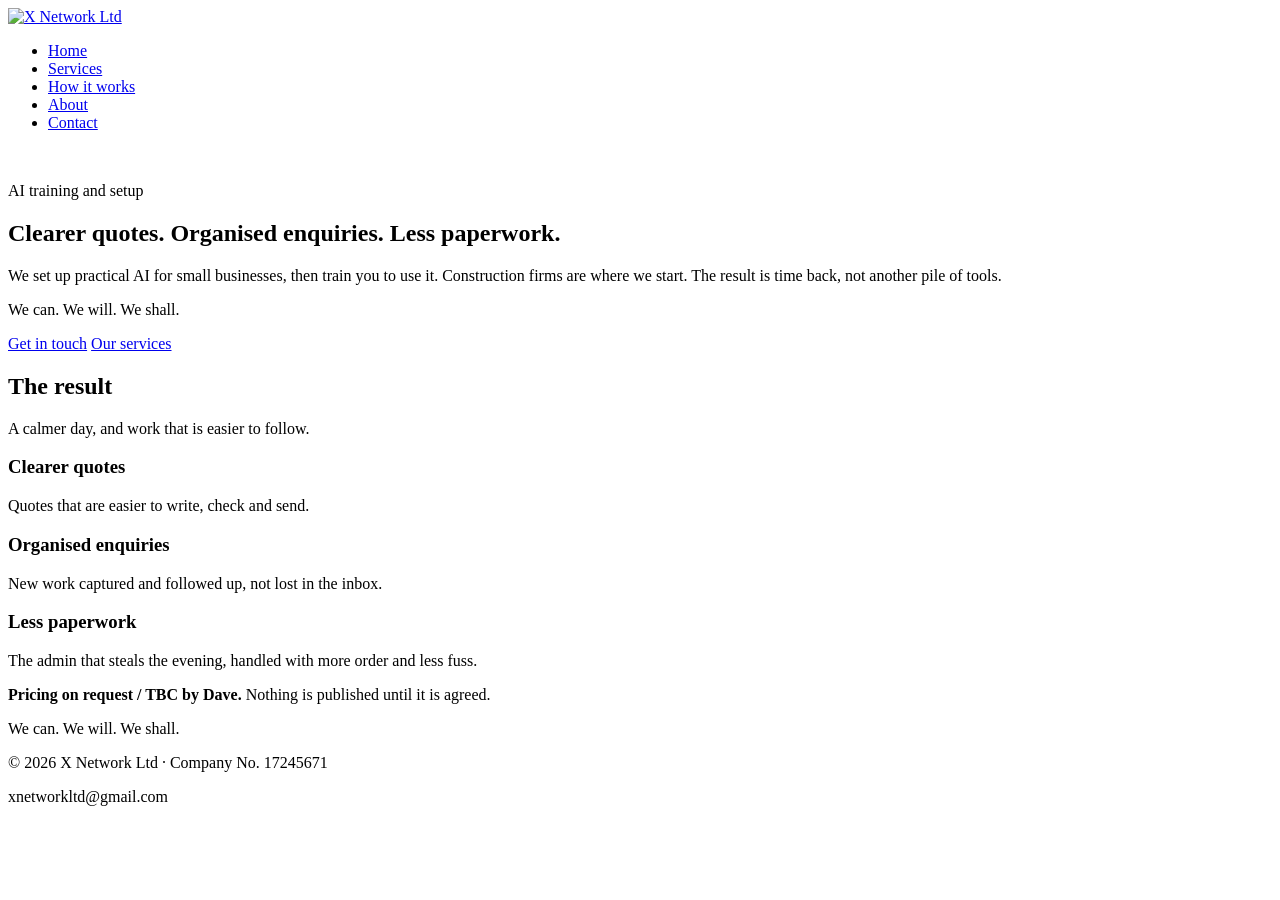
==== index.html @ 7cf31d18 "Add draft site pages and README (private, not for publication)." ====
<!doctype html>
<html lang="en-GB">
<head>
  <meta charset="utf-8">
  <meta name="viewport" content="width=device-width, initial-scale=1">
  <title>X Network | AI for small businesses</title>
  <meta name="description" content="AI training and setup for small businesses. Clearer quotes, organised enquiries, less paperwork.">
  <meta name="robots" content="noindex, nofollow">
  <link rel="icon" href="assets/mark.svg" type="image/svg+xml">
  <link rel="preconnect" href="https://fonts.googleapis.com">
  <link rel="preconnect" href="https://fonts.gstatic.com" crossorigin>
  <link href="https://fonts.googleapis.com/css2?family=Inter:wght@400;500&family=Montserrat:wght@600;700&display=swap" rel="stylesheet">
  <link rel="stylesheet" href="assets/style.css">
</head>
<body>
  <header>
    <div class="nav">
      <a href="index.html"><img src="assets/logo-nav.svg" alt="X Network Ltd"></a>
      <ul>
        <li><a href="index.html" aria-current="page">Home</a></li>
        <li><a href="services.html">Services</a></li>
        <li><a href="how-it-works.html">How it works</a></li>
        <li><a href="about.html">About</a></li>
        <li><a href="contact.html">Contact</a></li>
      </ul>
    </div>
  </header>
  <main>
    <section class="hero">
      <img class="mark" src="assets/mark.svg" alt="">
      <p class="kicker">AI training and setup</p>
      <h1>Clearer quotes. Organised enquiries. Less paperwork.</h1>
      <p class="lead">We set up practical AI for small businesses, then train you to use it. Construction firms are where we start. The result is time back, not another pile of tools.</p>
      <p class="motto">We can. We will. We shall.</p>
      <div class="actions">
        <a class="btn" href="contact.html">Get in touch</a>
        <a class="btn btn-ghost" href="services.html">Our services</a>
      </div>
    </section>
    <section class="wrap">
      <h2>The result</h2>
      <p class="lead">A calmer day, and work that is easier to follow.</p>
      <div class="grid">
        <article class="card">
          <h3>Clearer quotes</h3>
          <p>Quotes that are easier to write, check and send.</p>
        </article>
        <article class="card">
          <h3>Organised enquiries</h3>
          <p>New work captured and followed up, not lost in the inbox.</p>
        </article>
        <article class="card">
          <h3>Less paperwork</h3>
          <p>The admin that steals the evening, handled with more order and less fuss.</p>
        </article>
      </div>
      <p class="price-note"><strong>Pricing on request / TBC by Dave.</strong> Nothing is published until it is agreed.</p>
    </section>

  </main>
  <footer>
    <p class="motto">We can. We will. We shall.</p>
    <p>&copy; 2026 X Network Ltd &middot; Company No. 17245671</p>
    <p>xnetworkltd@gmail.com</p>
  </footer>
</body>
</html>
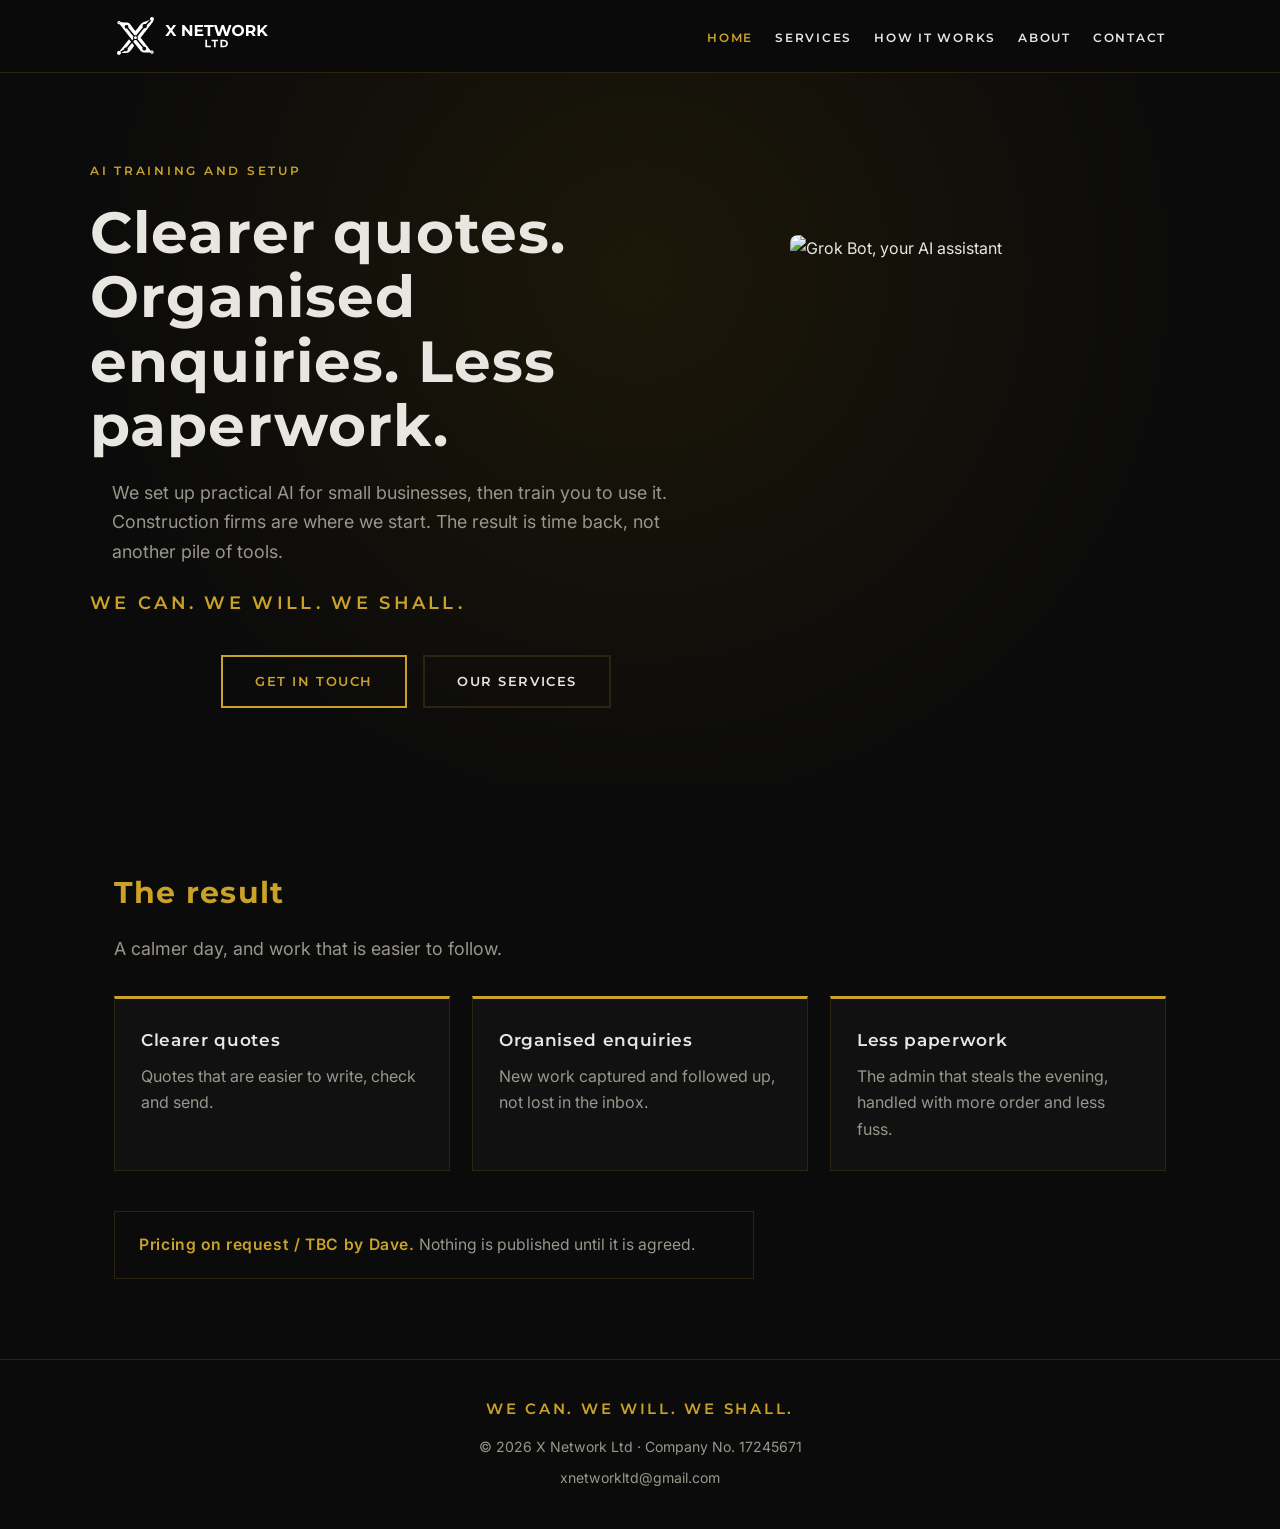
==== commit c8869cd5: "Add Grok Bot mascot to the Home hero and About page. Draft only. Do not enable GitHub Pages or point" ====
--- a/index.html
+++ b/index.html
@@ -27,14 +27,20 @@
   </header>
   <main>
     <section class="hero">
-      <img class="mark" src="assets/mark.svg" alt="">
-      <p class="kicker">AI training and setup</p>
-      <h1>Clearer quotes. Organised enquiries. Less paperwork.</h1>
-      <p class="lead">We set up practical AI for small businesses, then train you to use it. Construction firms are where we start. The result is time back, not another pile of tools.</p>
-      <p class="motto">We can. We will. We shall.</p>
-      <div class="actions">
-        <a class="btn" href="contact.html">Get in touch</a>
-        <a class="btn btn-ghost" href="services.html">Our services</a>
+      <div class="hero-inner">
+        <div class="hero-copy">
+          <p class="kicker">AI training and setup</p>
+          <h1>Clearer quotes. Organised enquiries. Less paperwork.</h1>
+          <p class="lead">We set up practical AI for small businesses, then train you to use it. Construction firms are where we start. The result is time back, not another pile of tools.</p>
+          <p class="motto">We can. We will. We shall.</p>
+          <div class="actions">
+            <a class="btn" href="contact.html">Get in touch</a>
+            <a class="btn btn-ghost" href="services.html">Our services</a>
+          </div>
+        </div>
+        <div class="hero-mascot">
+          <img src="assets/grok-bot.jpg" width="800" height="800" alt="Grok Bot, your AI assistant">
+        </div>
       </div>
     </section>
     <section class="wrap">
--- a/assets/style.css
+++ b/assets/style.css
@@ -0,0 +1,328 @@
+/* X Network Ltd — wearexnetwork.co.uk draft
+   Black + gold. Do not publish. Prices TBC by Dave. */
+:root {
+  --bk: #0b0b0b;
+  --ink: #000000;
+  --gd: #c9a227;
+  --gd-dim: #8a7018;
+  --tx: #e8e6e1;
+  --mu: #9a968c;
+  --line: #2a2410;
+  --card: #111111;
+  --paper: #f4f4f4;
+}
+
+* { box-sizing: border-box; margin: 0; padding: 0; }
+
+html { scroll-behavior: smooth; }
+
+body {
+  background: var(--bk);
+  color: var(--tx);
+  font-family: Inter, system-ui, -apple-system, "Segoe UI", Roboto, Arial, sans-serif;
+  line-height: 1.65;
+  min-height: 100vh;
+  display: flex;
+  flex-direction: column;
+}
+
+h1, h2, h3, .brand, .nav a, .btn, .kicker, .motto, .step-num {
+  font-family: Montserrat, Inter, system-ui, sans-serif;
+}
+
+a { color: var(--gd); text-decoration: none; }
+a:hover { text-decoration: underline; }
+
+header {
+  position: sticky;
+  top: 0;
+  background: rgba(11, 11, 11, 0.95);
+  border-bottom: 1px solid var(--line);
+  z-index: 9;
+  backdrop-filter: blur(8px);
+}
+
+.nav {
+  max-width: 1100px;
+  margin: auto;
+  display: flex;
+  align-items: center;
+  justify-content: space-between;
+  padding: 14px 24px;
+  flex-wrap: wrap;
+  gap: 12px;
+}
+
+.nav img { height: 44px; width: auto; display: block; }
+
+.nav ul {
+  list-style: none;
+  display: flex;
+  gap: 22px;
+  flex-wrap: wrap;
+}
+
+.nav ul a {
+  color: var(--tx);
+  font-size: 0.78rem;
+  letter-spacing: 0.14em;
+  text-transform: uppercase;
+  font-weight: 600;
+  text-decoration: none;
+}
+
+.nav ul a:hover,
+.nav ul a[aria-current="page"] { color: var(--gd); }
+
+main { flex: 1; }
+
+.hero {
+  text-align: left;
+  padding: 88px 24px 80px;
+  background:
+    radial-gradient(circle at 50% 28%, #1c1708 0%, #0b0b0b 68%);
+}
+
+.hero-inner {
+  max-width: 1100px;
+  margin: 0 auto;
+  display: grid;
+  grid-template-columns: minmax(0, 1fr) minmax(240px, 400px);
+  align-items: center;
+  gap: 48px;
+}
+
+.hero-mascot img {
+  width: 100%;
+  max-width: 400px;
+  height: auto;
+  display: block;
+  border-radius: 8px;
+}
+
+.hero h1 { margin-left: 0; margin-right: 0; }
+
+.hero img.mark {
+  width: 72px;
+  height: auto;
+  margin-bottom: 28px;
+}
+
+.mascot-sm {
+  width: 180px;
+  height: auto;
+  display: block;
+  border-radius: 8px;
+}
+
+.about-intro {
+  display: grid;
+  grid-template-columns: minmax(0, 1fr) auto;
+  align-items: center;
+  gap: 40px;
+}
+
+.kicker {
+  color: var(--gd);
+  font-size: 0.78rem;
+  letter-spacing: 0.22em;
+  text-transform: uppercase;
+  font-weight: 600;
+  margin-bottom: 18px;
+}
+
+h1 {
+  font-size: clamp(2.1rem, 6vw, 3.6rem);
+  letter-spacing: 0.02em;
+  line-height: 1.12;
+  font-weight: 700;
+  max-width: 18ch;
+  margin: 0 auto 20px;
+}
+
+.hero .lead {
+  margin-left: auto;
+  margin-right: auto;
+}
+
+.lead {
+  color: var(--mu);
+  font-size: 1.12rem;
+  max-width: 38rem;
+}
+
+.motto {
+  color: var(--gd);
+  font-size: clamp(0.95rem, 2.4vw, 1.15rem);
+  letter-spacing: 0.18em;
+  text-transform: uppercase;
+  font-weight: 600;
+  margin-top: 22px;
+}
+
+.actions {
+  display: flex;
+  gap: 16px;
+  justify-content: center;
+  flex-wrap: wrap;
+  margin-top: 36px;
+}
+
+.btn {
+  display: inline-block;
+  padding: 14px 32px;
+  border: 2px solid var(--gd);
+  color: var(--gd);
+  text-transform: uppercase;
+  letter-spacing: 0.12em;
+  font-weight: 600;
+  font-size: 0.82rem;
+  text-decoration: none;
+  background: transparent;
+}
+
+.btn:hover {
+  background: var(--gd);
+  color: var(--ink);
+  text-decoration: none;
+}
+
+.btn-ghost { border-color: var(--line); color: var(--tx); }
+.btn-ghost:hover { border-color: var(--gd); color: var(--ink); background: var(--gd); }
+
+section.wrap {
+  max-width: 1100px;
+  margin: auto;
+  padding: 80px 24px;
+  width: 100%;
+}
+
+h2 {
+  color: var(--gd);
+  font-size: clamp(1.5rem, 3vw, 1.9rem);
+  margin-bottom: 16px;
+  letter-spacing: 0.04em;
+  font-weight: 700;
+}
+
+h3 {
+  font-size: 1.05rem;
+  letter-spacing: 0.04em;
+  margin-bottom: 8px;
+  font-weight: 600;
+}
+
+.grid {
+  display: grid;
+  grid-template-columns: repeat(auto-fit, minmax(240px, 1fr));
+  gap: 22px;
+  margin-top: 32px;
+}
+
+.card {
+  border: 1px solid var(--line);
+  border-top: 3px solid var(--gd);
+  padding: 28px 26px;
+  background: var(--card);
+}
+
+.card p, .muted { color: var(--mu); }
+
+.price-note {
+  margin-top: 40px;
+  padding: 20px 24px;
+  border: 1px solid var(--line);
+  color: var(--mu);
+  font-size: 0.98rem;
+  max-width: 40rem;
+}
+
+.price-note strong {
+  color: var(--gd);
+  font-weight: 600;
+  letter-spacing: 0.04em;
+}
+
+.steps { counter-reset: step; margin-top: 36px; display: grid; gap: 18px; }
+
+.step {
+  display: grid;
+  grid-template-columns: auto 1fr;
+  gap: 22px;
+  align-items: start;
+  border: 1px solid var(--line);
+  padding: 24px 26px;
+  background: var(--card);
+}
+
+.step-num {
+  color: var(--gd);
+  font-size: 0.8rem;
+  letter-spacing: 0.16em;
+  text-transform: uppercase;
+  font-weight: 700;
+  min-width: 4.5rem;
+  padding-top: 3px;
+}
+
+.email {
+  display: inline-block;
+  margin-top: 20px;
+  font-size: 1.25rem;
+  letter-spacing: 0.02em;
+  color: var(--gd);
+  border-bottom: 1px solid var(--gd);
+  text-decoration: none;
+  padding-bottom: 2px;
+}
+
+.email:hover { color: var(--tx); border-color: var(--tx); }
+
+.rule {
+  height: 1px;
+  background: var(--line);
+  border: 0;
+  margin: 0;
+}
+
+footer {
+  border-top: 1px solid var(--line);
+  text-align: center;
+  padding: 36px 20px 40px;
+  color: var(--mu);
+  font-size: 0.88rem;
+}
+
+footer .motto { font-size: 0.95rem; margin: 0 0 14px; }
+
+footer p + p { margin-top: 8px; }
+
+@media (max-width: 860px) {
+  .hero { text-align: center; padding: 72px 20px 64px; }
+  .hero-inner {
+    grid-template-columns: 1fr;
+    gap: 28px;
+    justify-items: center;
+  }
+  .hero-copy { order: 2; }
+  .hero-mascot { order: 1; }
+  .hero-mascot img { max-width: 240px; }
+  .hero h1, .hero .lead { margin-left: auto; margin-right: auto; }
+  .hero .actions { justify-content: center; }
+  .about-intro {
+    grid-template-columns: 1fr;
+    justify-items: center;
+    text-align: center;
+  }
+  .about-intro .lead { margin-left: auto; margin-right: auto; }
+  .mascot-sm { width: 140px; }
+}
+
+@media (max-width: 640px) {
+  .nav { justify-content: center; padding: 12px 16px; }
+  .nav ul { gap: 14px; justify-content: center; }
+  .hero { padding: 56px 16px 56px; }
+  .hero-mascot img { max-width: 200px; }
+  section.wrap { padding: 56px 16px; }
+  .step { grid-template-columns: 1fr; gap: 8px; }
+}
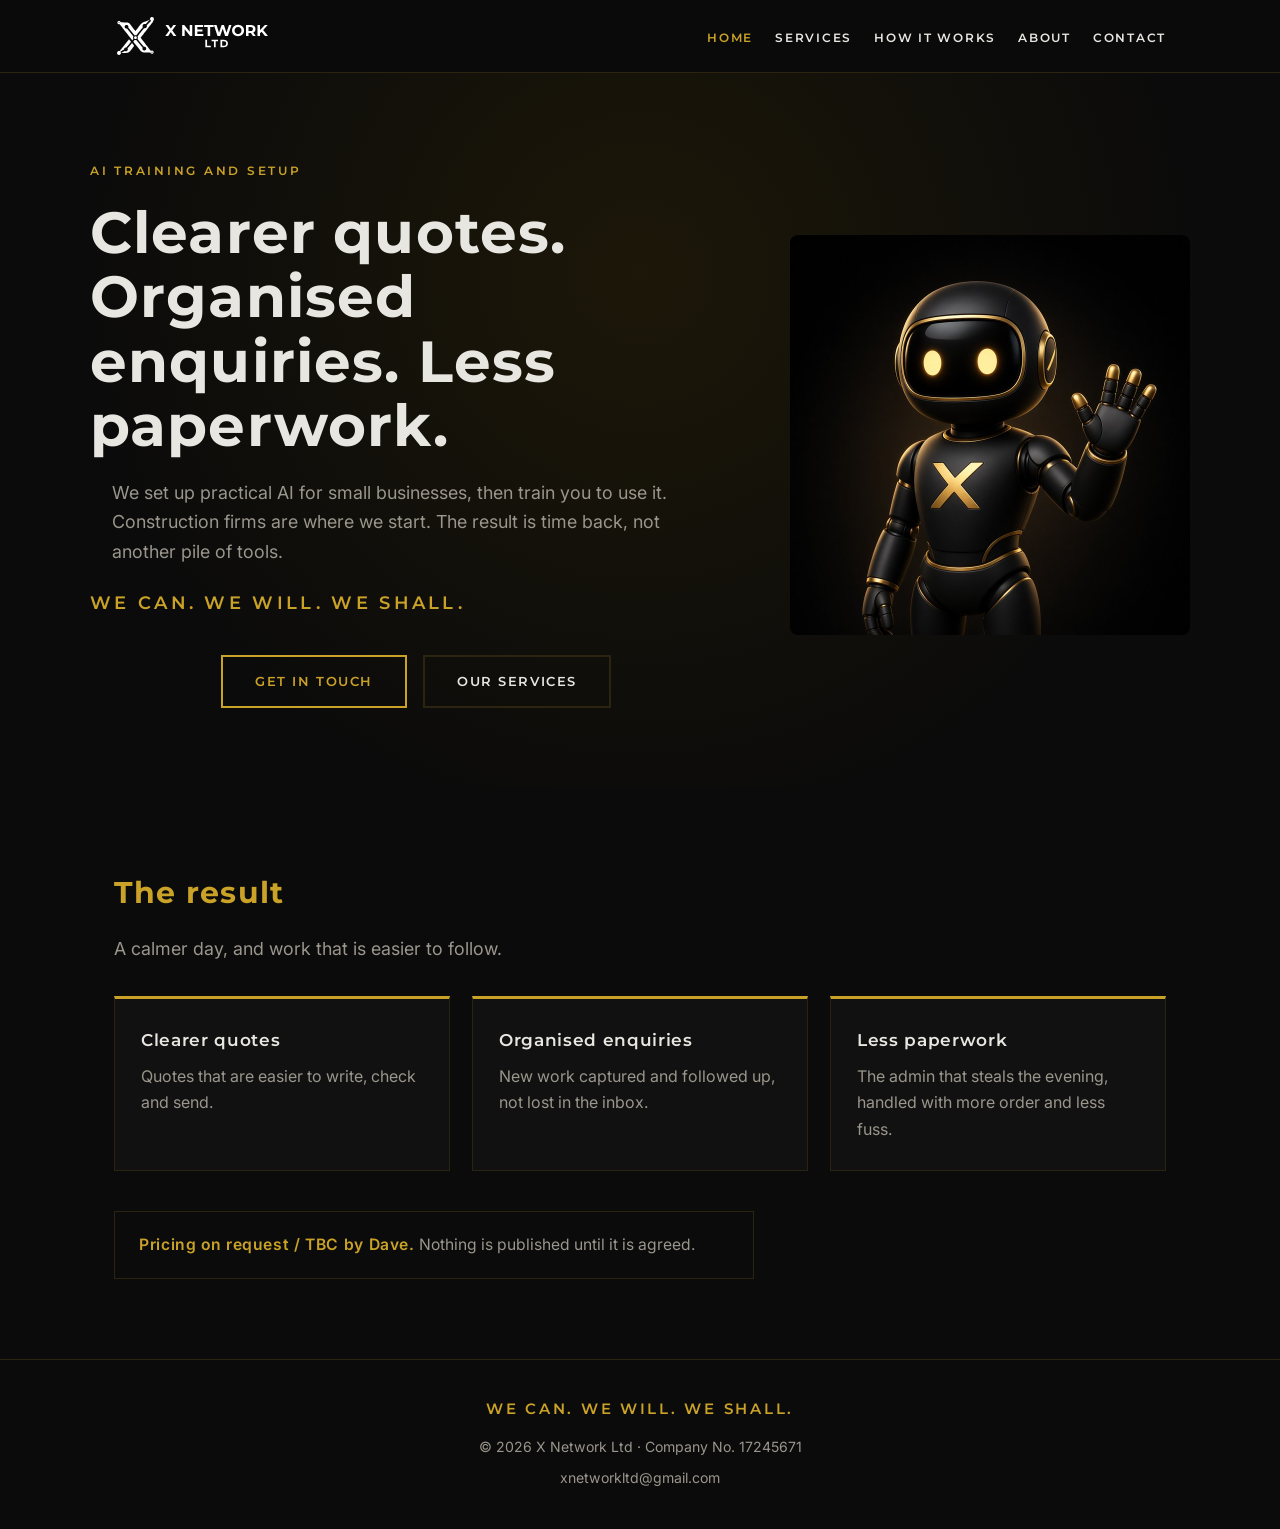
==== commit c0698f96: "Add Grok Bot mascot image to the Home hero and About page. Draft only. Do not enable GitHub Pages or" ====
--- a/index.html
+++ b/index.html
@@ -39,7 +39,7 @@
           </div>
         </div>
         <div class="hero-mascot">
-          <img src="assets/grok-bot.jpg" width="800" height="800" alt="Grok Bot, your AI assistant">
+          <img src="assets/grok-bot.svg" width="800" height="800" alt="Grok Bot, your AI assistant">
         </div>
       </div>
     </section>
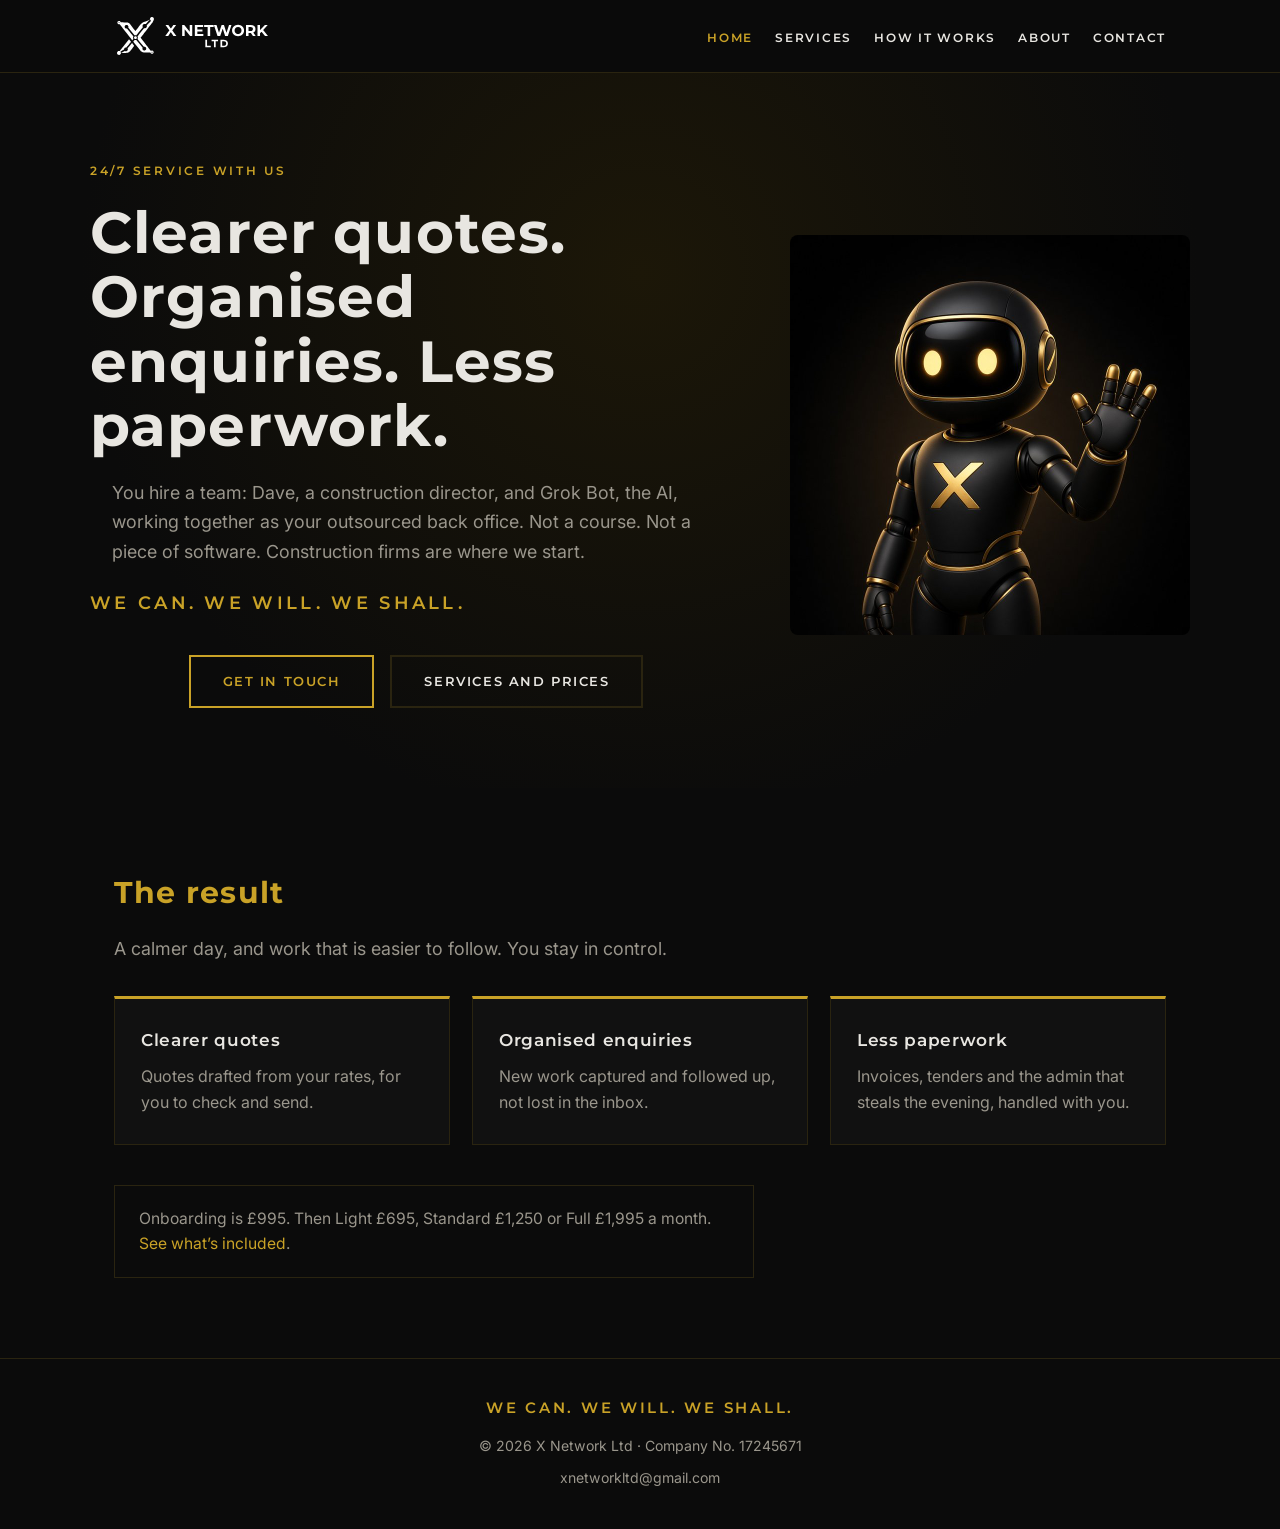
==== commit ac3f2a1b: "Reframe the offer as a team back office and add approved draft prices. 24/7 service with us: Dave an" ====
--- a/index.html
+++ b/index.html
@@ -3,8 +3,8 @@
 <head>
   <meta charset="utf-8">
   <meta name="viewport" content="width=device-width, initial-scale=1">
-  <title>X Network | AI for small businesses</title>
-  <meta name="description" content="AI training and setup for small businesses. Clearer quotes, organised enquiries, less paperwork.">
+  <title>X Network | 24/7 service with us</title>
+  <meta name="description" content="Dave and Grok Bot work together as your outsourced back office. Clearer quotes, organised enquiries, less paperwork.">
   <meta name="robots" content="noindex, nofollow">
   <link rel="icon" href="assets/mark.svg" type="image/svg+xml">
   <link rel="preconnect" href="https://fonts.googleapis.com">
@@ -29,13 +29,13 @@
     <section class="hero">
       <div class="hero-inner">
         <div class="hero-copy">
-          <p class="kicker">AI training and setup</p>
+          <p class="kicker">24/7 service with us</p>
           <h1>Clearer quotes. Organised enquiries. Less paperwork.</h1>
-          <p class="lead">We set up practical AI for small businesses, then train you to use it. Construction firms are where we start. The result is time back, not another pile of tools.</p>
+          <p class="lead">You hire a team: Dave, a construction director, and Grok Bot, the AI, working together as your outsourced back office. Not a course. Not a piece of software. Construction firms are where we start.</p>
           <p class="motto">We can. We will. We shall.</p>
           <div class="actions">
             <a class="btn" href="contact.html">Get in touch</a>
-            <a class="btn btn-ghost" href="services.html">Our services</a>
+            <a class="btn btn-ghost" href="services.html">Services and prices</a>
           </div>
         </div>
         <div class="hero-mascot">
@@ -45,11 +45,11 @@
     </section>
     <section class="wrap">
       <h2>The result</h2>
-      <p class="lead">A calmer day, and work that is easier to follow.</p>
+      <p class="lead">A calmer day, and work that is easier to follow. You stay in control.</p>
       <div class="grid">
         <article class="card">
           <h3>Clearer quotes</h3>
-          <p>Quotes that are easier to write, check and send.</p>
+          <p>Quotes drafted from your rates, for you to check and send.</p>
         </article>
         <article class="card">
           <h3>Organised enquiries</h3>
@@ -57,10 +57,10 @@
         </article>
         <article class="card">
           <h3>Less paperwork</h3>
-          <p>The admin that steals the evening, handled with more order and less fuss.</p>
+          <p>Invoices, tenders and the admin that steals the evening, handled with you.</p>
         </article>
       </div>
-      <p class="price-note"><strong>Pricing on request / TBC by Dave.</strong> Nothing is published until it is agreed.</p>
+      <p class="price-note">Onboarding is £995. Then Light £695, Standard £1,250 or Full £1,995 a month. <a href="services.html">See what’s included</a>.</p>
     </section>
 
   </main>
--- a/assets/style.css
+++ b/assets/style.css
@@ -1,5 +1,5 @@
 /* X Network Ltd — wearexnetwork.co.uk draft
-   Black + gold. Do not publish. Prices TBC by Dave. */
+   Black + gold. Do not publish. */
 :root {
   --bk: #0b0b0b;
   --ink: #000000;
@@ -26,7 +26,7 @@
   flex-direction: column;
 }
 
-h1, h2, h3, .brand, .nav a, .btn, .kicker, .motto, .step-num {
+h1, h2, h3, .brand, .nav a, .btn, .kicker, .motto, .step-num, .plan-price, .plan-badge {
   font-family: Montserrat, Inter, system-ui, sans-serif;
 }
 
@@ -296,6 +296,96 @@
 footer .motto { font-size: 0.95rem; margin: 0 0 14px; }
 
 footer p + p { margin-top: 8px; }
+
+
+.onboard {
+  margin-top: 40px;
+}
+
+.plans {
+  display: grid;
+  grid-template-columns: repeat(3, 1fr);
+  gap: 22px;
+  margin-top: 36px;
+  align-items: stretch;
+}
+
+.plan {
+  position: relative;
+  display: flex;
+  flex-direction: column;
+}
+
+.plan.popular {
+  border-color: var(--gd);
+  padding-top: 34px;
+}
+
+.plan-badge {
+  position: absolute;
+  top: -11px;
+  left: 24px;
+  background: var(--gd);
+  color: var(--ink);
+  font-size: 0.68rem;
+  letter-spacing: 0.14em;
+  text-transform: uppercase;
+  font-weight: 700;
+  padding: 4px 10px;
+}
+
+.plan-price {
+  color: var(--gd);
+  font-size: 1.8rem;
+  font-weight: 700;
+  letter-spacing: 0.02em;
+  line-height: 1.2;
+  margin: 10px 0 6px;
+}
+
+.plan-price span {
+  display: inline-block;
+  margin-left: 4px;
+  color: var(--mu);
+  font-size: 0.82rem;
+  font-weight: 600;
+  letter-spacing: 0.08em;
+  text-transform: uppercase;
+}
+
+.plan ul, .onboard ul {
+  list-style: none;
+  margin-top: 16px;
+}
+
+.plan li, .onboard li {
+  color: var(--mu);
+  font-size: 0.95rem;
+  padding: 8px 0 8px 1.1em;
+  border-top: 1px solid var(--line);
+  position: relative;
+}
+
+.plan li::before, .onboard li::before {
+  content: "";
+  position: absolute;
+  left: 0;
+  top: 0.95em;
+  width: 6px;
+  height: 6px;
+  background: var(--gd);
+  border-radius: 50%;
+}
+
+.fineprint {
+  margin-top: 36px;
+  color: var(--mu);
+  font-size: 0.88rem;
+  max-width: 46rem;
+  line-height: 1.7;
+}
+
+.fineprint p + p { margin-top: 10px; }
 
 @media (max-width: 860px) {
   .hero { text-align: center; padding: 72px 20px 64px; }
@@ -316,6 +406,7 @@
   }
   .about-intro .lead { margin-left: auto; margin-right: auto; }
   .mascot-sm { width: 140px; }
+  .plans { grid-template-columns: 1fr; }
 }
 
 @media (max-width: 640px) {
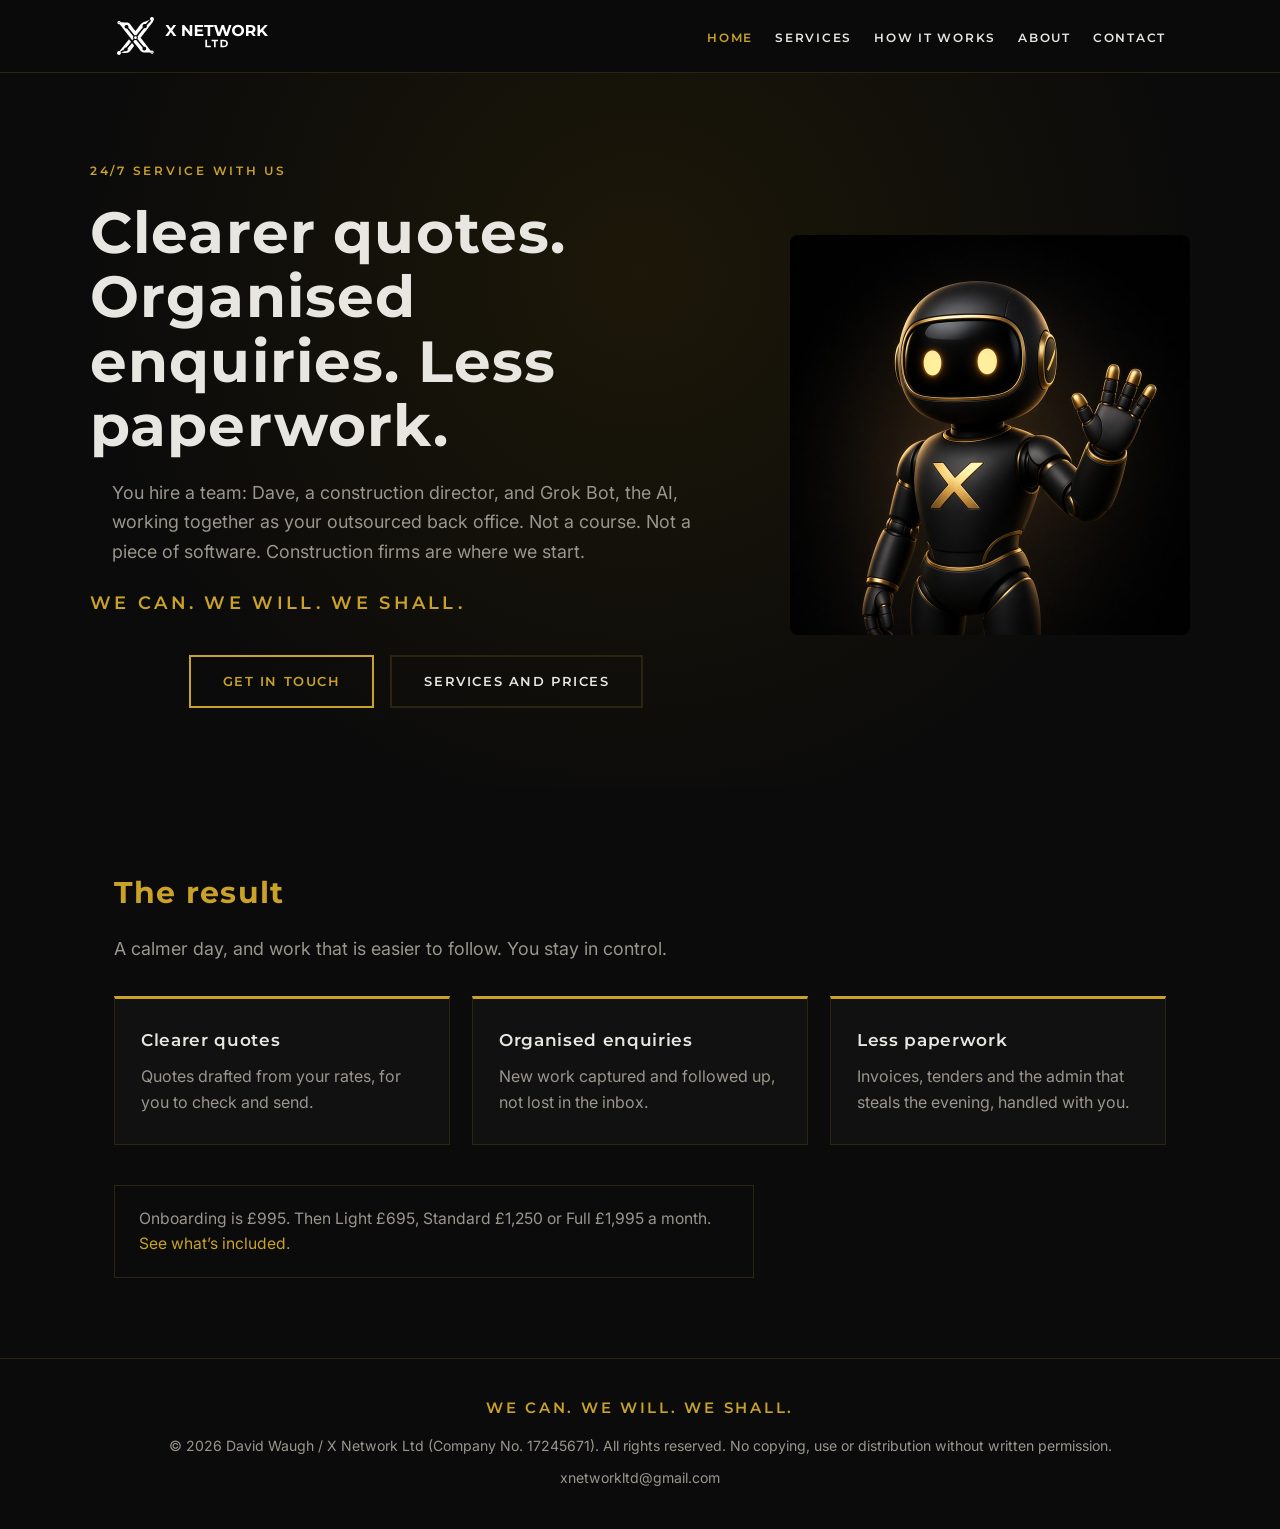
==== commit 076e4562: "Add copyright footer to Home, About, Contact and Services pages. Footer only. Do not merge to main u" ====
--- a/index.html
+++ b/index.html
@@ -5,7 +5,6 @@
   <meta name="viewport" content="width=device-width, initial-scale=1">
   <title>X Network | 24/7 service with us</title>
   <meta name="description" content="Dave and Grok Bot work together as your outsourced back office. Clearer quotes, organised enquiries, less paperwork.">
-  <meta name="robots" content="noindex, nofollow">
   <link rel="icon" href="assets/mark.svg" type="image/svg+xml">
   <link rel="preconnect" href="https://fonts.googleapis.com">
   <link rel="preconnect" href="https://fonts.gstatic.com" crossorigin>
@@ -66,7 +65,7 @@
   </main>
   <footer>
     <p class="motto">We can. We will. We shall.</p>
-    <p>&copy; 2026 X Network Ltd &middot; Company No. 17245671</p>
+    <p class="copyright-notice">&copy; 2026 David Waugh / X Network Ltd (Company No. 17245671). All rights reserved. No copying, use or distribution without written permission.</p>
     <p>xnetworkltd@gmail.com</p>
   </footer>
 </body>
--- a/assets/style.css
+++ b/assets/style.css
@@ -1,5 +1,5 @@
 /* X Network Ltd — wearexnetwork.co.uk draft
-   Black + gold. Do not publish. */
+   Black + gold. */
 :root {
   --bk: #0b0b0b;
   --ink: #000000;
@@ -321,21 +321,23 @@
   padding-top: 34px;
 }
 
-.plan-badge {
+.plan-badge,
+.card p.plan-badge {
   position: absolute;
   top: -11px;
   left: 24px;
   background: var(--gd);
-  color: var(--ink);
-  font-size: 0.68rem;
+  color: #000;
+  font-size: 0.72rem;
   letter-spacing: 0.14em;
   text-transform: uppercase;
   font-weight: 700;
-  padding: 4px 10px;
-}
-
-.plan-price {
-  color: var(--gd);
+  padding: 5px 11px;
+}
+
+.plan-price,
+.card p.plan-price {
+  color: #fff;
   font-size: 1.8rem;
   font-weight: 700;
   letter-spacing: 0.02em;
